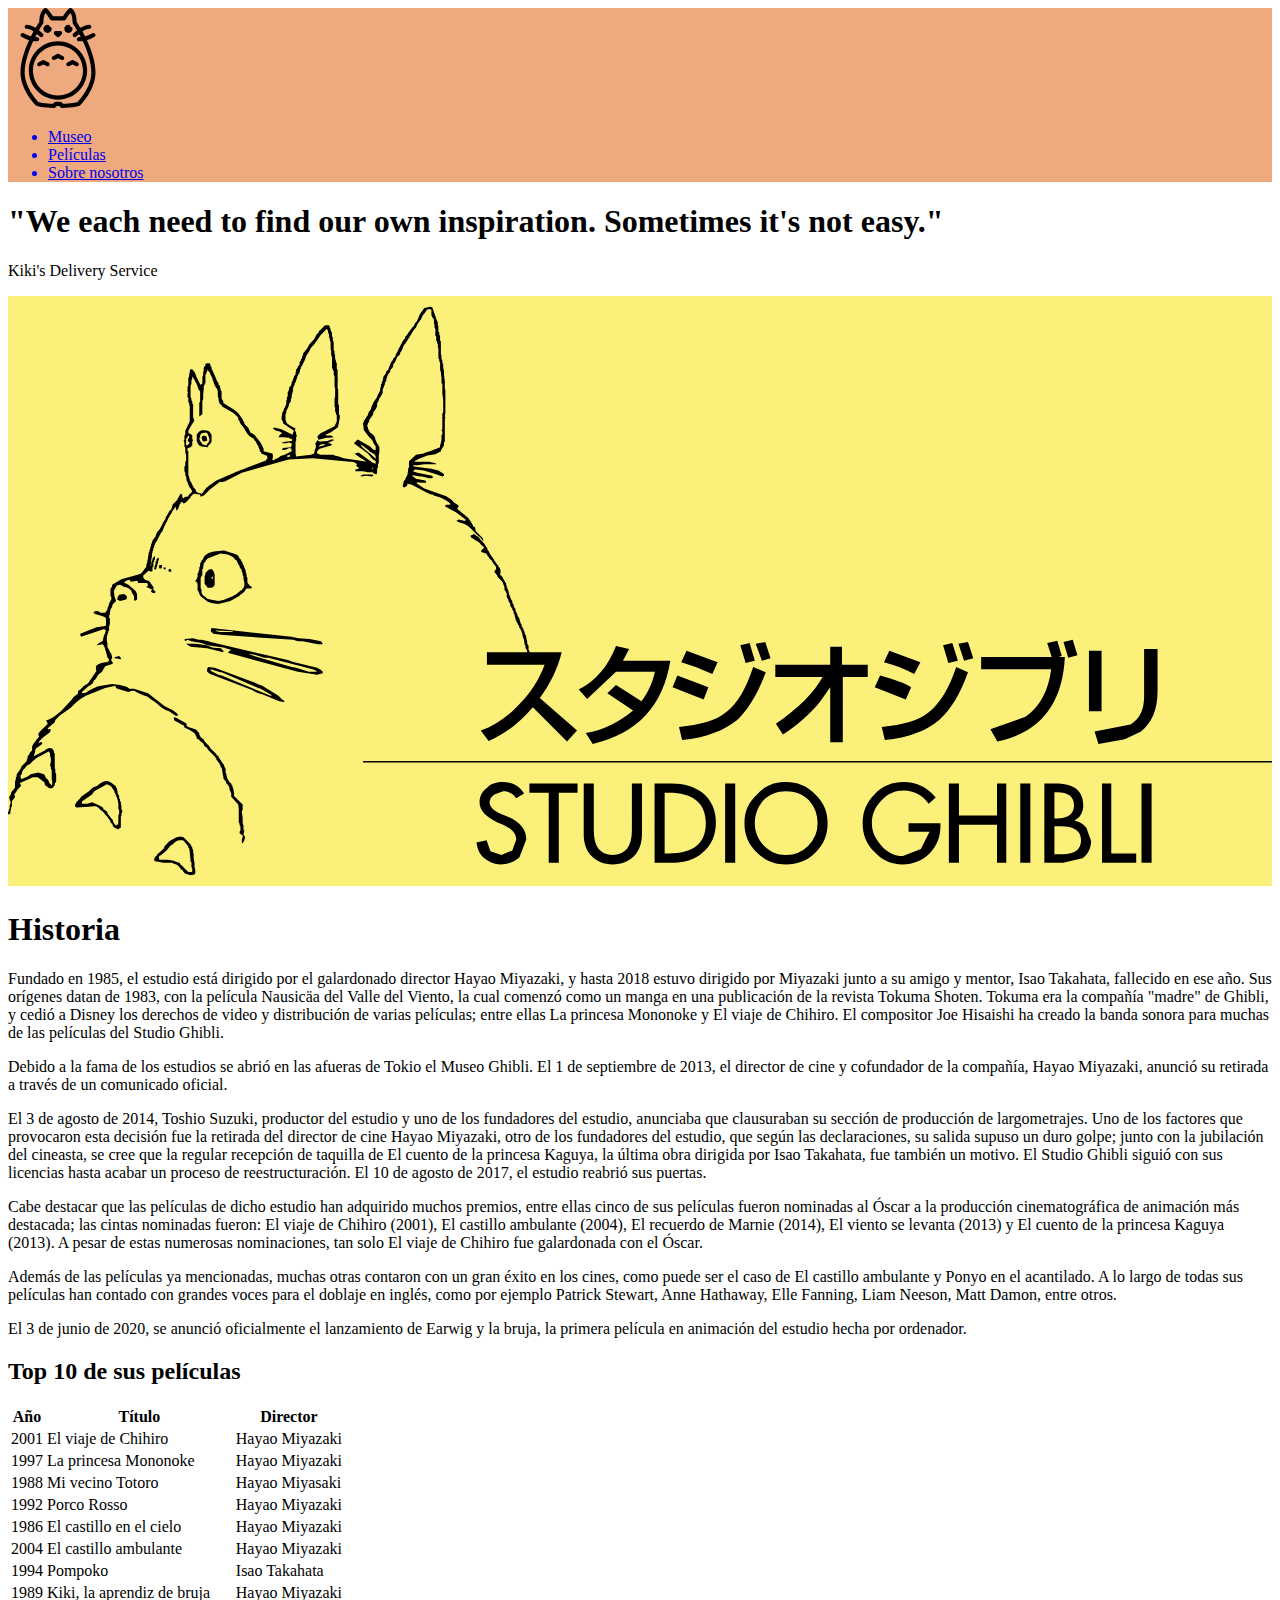
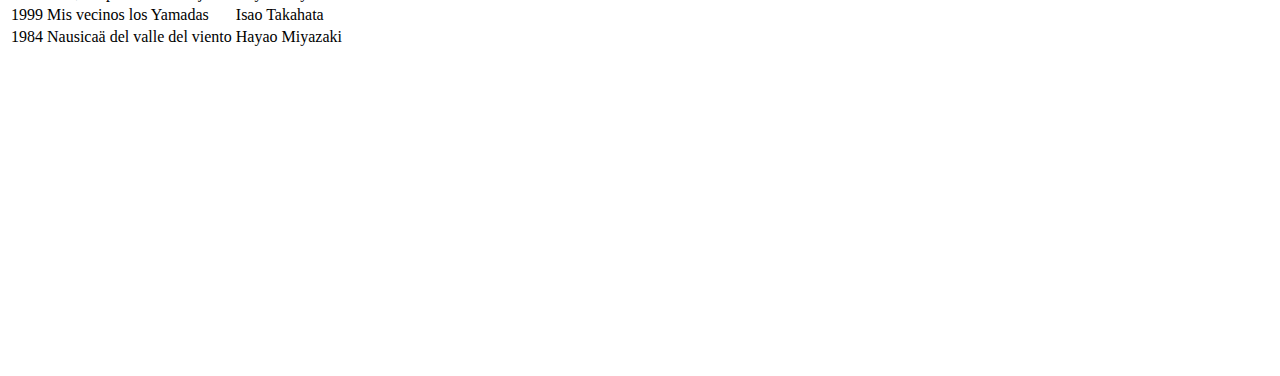
==== index.html @ 04fccfbb "first version" ====
<!DOCTYPE html>
<html lang="en">
<head>
    <meta charset="UTF-8">
    <meta name="viewport" content="width=device-width, initial-scale=1.0">
    <title>Sitio de práctica</title>
</head>
<body>
    <header style="background-color: #eea97f;">
        <div>
            <img src="totoro.svg" width="100px" height="100px">
        </div>
        <nav>
            <ul>
                <a href="http://www.ghibli-museum.jp/en/" target="_blank"><li>Museo</li></a>
                <a href="#"><li>Películas</li></a>
                <a href="#"><li>Sobre nosotros</li></a>
            </ul>
        </nav>
    </header>
    <main>
        <article>
            <h1>"We each need to find our own inspiration. Sometimes it's not easy."</h1>
            <p>Kiki's Delivery Service</p>
        </article>
        <article>
            <img src="studio-ghibli-logo.svg" width="100%" style="background-color: #fbf17a;">
        </article>
        <section>
            <h1>Historia</h1>
            <p>Fundado en 1985, el estudio está dirigido por el galardonado director Hayao Miyazaki, y hasta 
                2018 estuvo dirigido por Miyazaki junto a su amigo y mentor, Isao Takahata, fallecido en ese 
                año. Sus orígenes datan de 1983, con la película Nausicäa del Valle del Viento, la cual comenzó 
                como un manga en una publicación de la revista Tokuma Shoten. Tokuma era la compañía "madre" de 
                Ghibli, y cedió a Disney los derechos de video y distribución de varias películas; entre ellas 
                La princesa Mononoke y El viaje de Chihiro. El compositor Joe Hisaishi ha creado la banda sonora 
                para muchas de las películas del Studio Ghibli.
            </p>
            <p>
                Debido a la fama de los estudios se abrió en las afueras de Tokio el Museo Ghibli. El 1 de 
                septiembre de 2013, el director de cine y cofundador de la compañía, Hayao Miyazaki, anunció 
                su retirada a través de un comunicado oficial. 
            </p>
            <p>
                El 3 de agosto de 2014, Toshio Suzuki, productor del estudio y uno de los fundadores del estudio, 
                anunciaba que clausuraban su sección de producción de largometrajes. Uno de los factores que 
                provocaron esta decisión fue la retirada del director de cine Hayao Miyazaki, otro de los 
                fundadores del estudio, que según las declaraciones, su salida supuso un duro golpe; junto con la
                jubilación del cineasta, se cree que la regular recepción de taquilla de El cuento de la princesa 
                Kaguya, la última obra dirigida por Isao Takahata, fue también un motivo. El Studio Ghibli siguió 
                con sus licencias hasta acabar un proceso de reestructuración.
                 El 10 de agosto de 2017, el estudio reabrió sus puertas.
            </p>
            <p>
                Cabe destacar que las películas de dicho estudio han adquirido muchos premios, entre ellas cinco 
                de sus películas fueron nominadas al Óscar a la producción cinematográfica de animación más 
                destacada; las cintas nominadas fueron: El viaje de Chihiro (2001), El castillo ambulante (2004), 
                El recuerdo de Marnie (2014), El viento se levanta (2013) y El cuento de la princesa Kaguya (2013). 
                A pesar de estas numerosas nominaciones, tan solo El viaje de Chihiro fue galardonada con el Óscar.
            </p>
            <p>
                Además de las películas ya mencionadas, muchas otras contaron con un gran éxito en los cines, como 
                puede ser el caso de El castillo ambulante y Ponyo en el acantilado. A lo largo de todas sus películas 
                han contado con grandes voces para el doblaje en inglés, como por ejemplo Patrick Stewart, Anne Hathaway,
                Elle Fanning, Liam Neeson, Matt Damon, entre otros.
            </p>
            <p>
                El 3 de junio de 2020, se anunció oficialmente el lanzamiento de Earwig y la bruja, la primera película 
                en animación del estudio hecha por ordenador.
            </p>
        </section>
        <section>
            <h2>Top 10 de sus películas</h2>
            <table>
                <tr>
                    <th>Año</th>
                    <th>Título</th>
                    <th>Director</th>
                </tr>
                <tr>
                    <td>2001</td>
                    <td>El viaje de Chihiro</td>
                    <td>Hayao Miyazaki</td>
                </tr>
                <tr>
                    <td>1997</td>
                    <td>La princesa Mononoke</td>
                    <td>Hayao Miyazaki</td>
                </tr>
                <tr>
                    <td>1988</td>
                    <td>Mi vecino Totoro</td>
                    <td>Hayao Miyasaki</td>
                </tr>
                <tr>
                    <td>1992</td>
                    <td>Porco Rosso</td>
                    <td>Hayao Miyazaki</td>
                </tr>
                <tr>
                    <td>1986</td>
                    <td>El castillo en el cielo</td>
                    <td>Hayao Miyazaki</td>
                </tr>
                <tr>
                    <td>2004</td>
                    <td>El castillo ambulante</td>
                    <td>Hayao Miyazaki</td>
                </tr>
                <tr>
                    <td>1994</td>
                    <td>Pompoko</td>
                    <td>Isao Takahata</td>
                </tr>
                <tr>
                    <td>1989</td>
                    <td>Kiki, la aprendiz de bruja</td>
                    <td>Hayao Miyazaki</td>
                </tr>
                <tr>
                    <td>1999</td>
                    <td>Mis vecinos los Yamadas</td>
                    <td>Isao Takahata</td>
                </tr>
                <tr>
                    <td>1984</td>
                    <td>Nausicaä del valle del viento</td>
                    <td>Hayao Miyazaki</td>
                </tr>
            </table>
            <iframe width="560" height="315" src="https://www.youtube.com/embed/4RbBRkrZ01M" frameborder="0" allow="accelerometer; autoplay; encrypted-media; gyroscope; picture-in-picture" allowfullscreen></iframe>
        </section>
    </main>
</body>
</html>
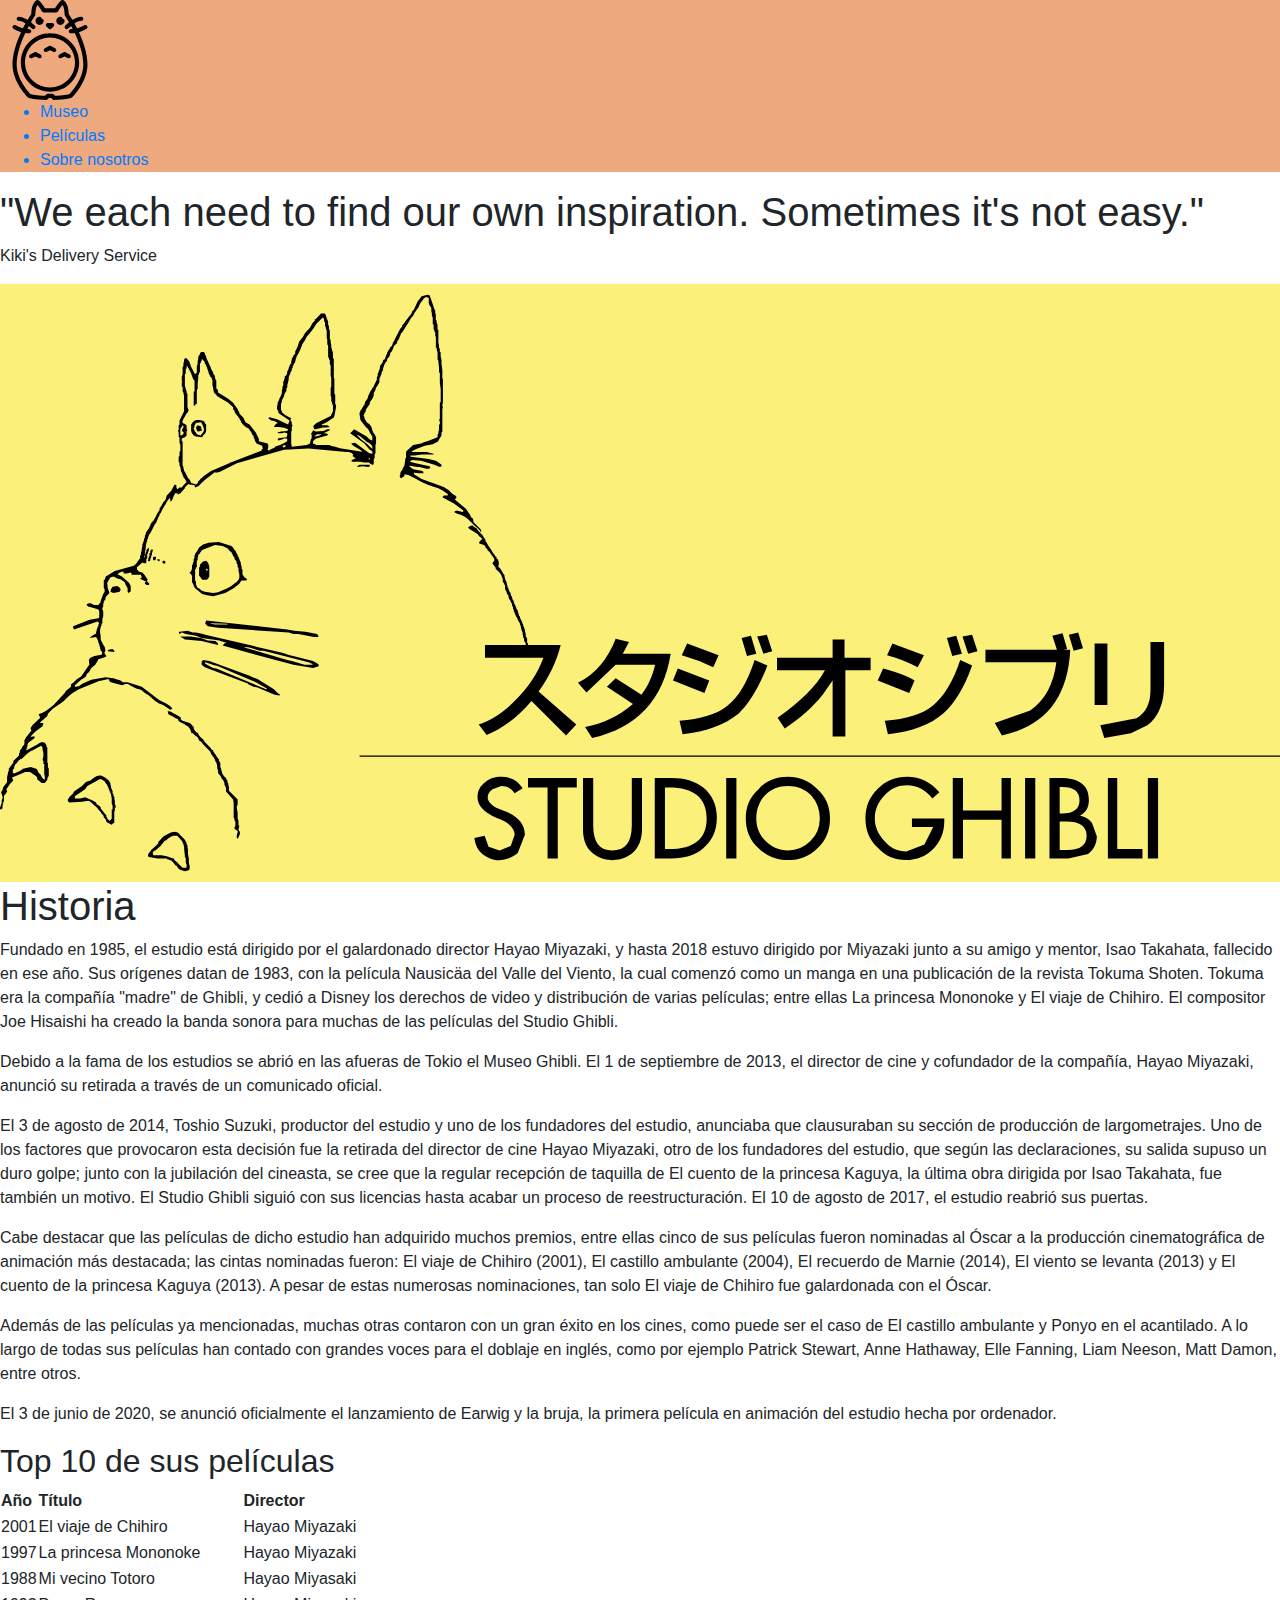
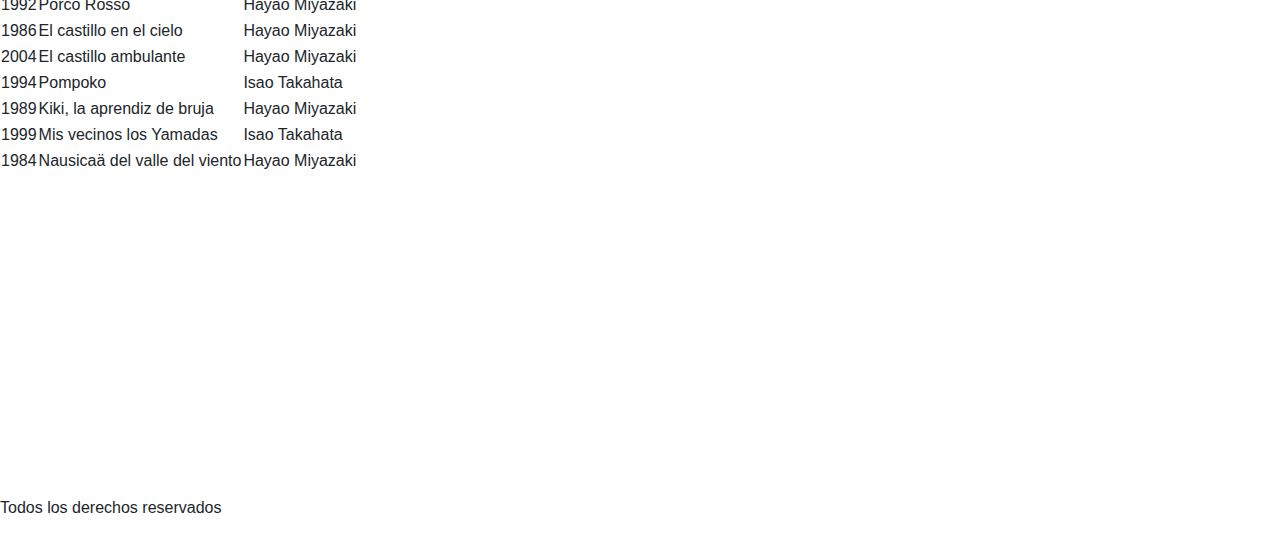
==== commit 69e93360: "web responsive" ====
--- a/index.html
+++ b/index.html
@@ -4,6 +4,7 @@
     <meta charset="UTF-8">
     <meta name="viewport" content="width=device-width, initial-scale=1.0">
     <title>Sitio de práctica</title>
+    <link rel="stylesheet" href="https://stackpath.bootstrapcdn.com/bootstrap/4.5.2/css/bootstrap.min.css" integrity="sha384-JcKb8q3iqJ61gNV9KGb8thSsNjpSL0n8PARn9HuZOnIxN0hoP+VmmDGMN5t9UJ0Z" crossorigin="anonymous">
 </head>
 <body>
     <header style="background-color: #eea97f;">
@@ -13,7 +14,7 @@
         <nav>
             <ul>
                 <a href="http://www.ghibli-museum.jp/en/" target="_blank"><li>Museo</li></a>
-                <a href="#"><li>Películas</li></a>
+                <a href="movies.html"><li>Películas</li></a>
                 <a href="#"><li>Sobre nosotros</li></a>
             </ul>
         </nav>
@@ -131,5 +132,8 @@
             <iframe width="560" height="315" src="https://www.youtube.com/embed/4RbBRkrZ01M" frameborder="0" allow="accelerometer; autoplay; encrypted-media; gyroscope; picture-in-picture" allowfullscreen></iframe>
         </section>
     </main>
+    <footer>
+        <p>Todos los derechos reservados</p>
+    </footer>
 </body>
 </html>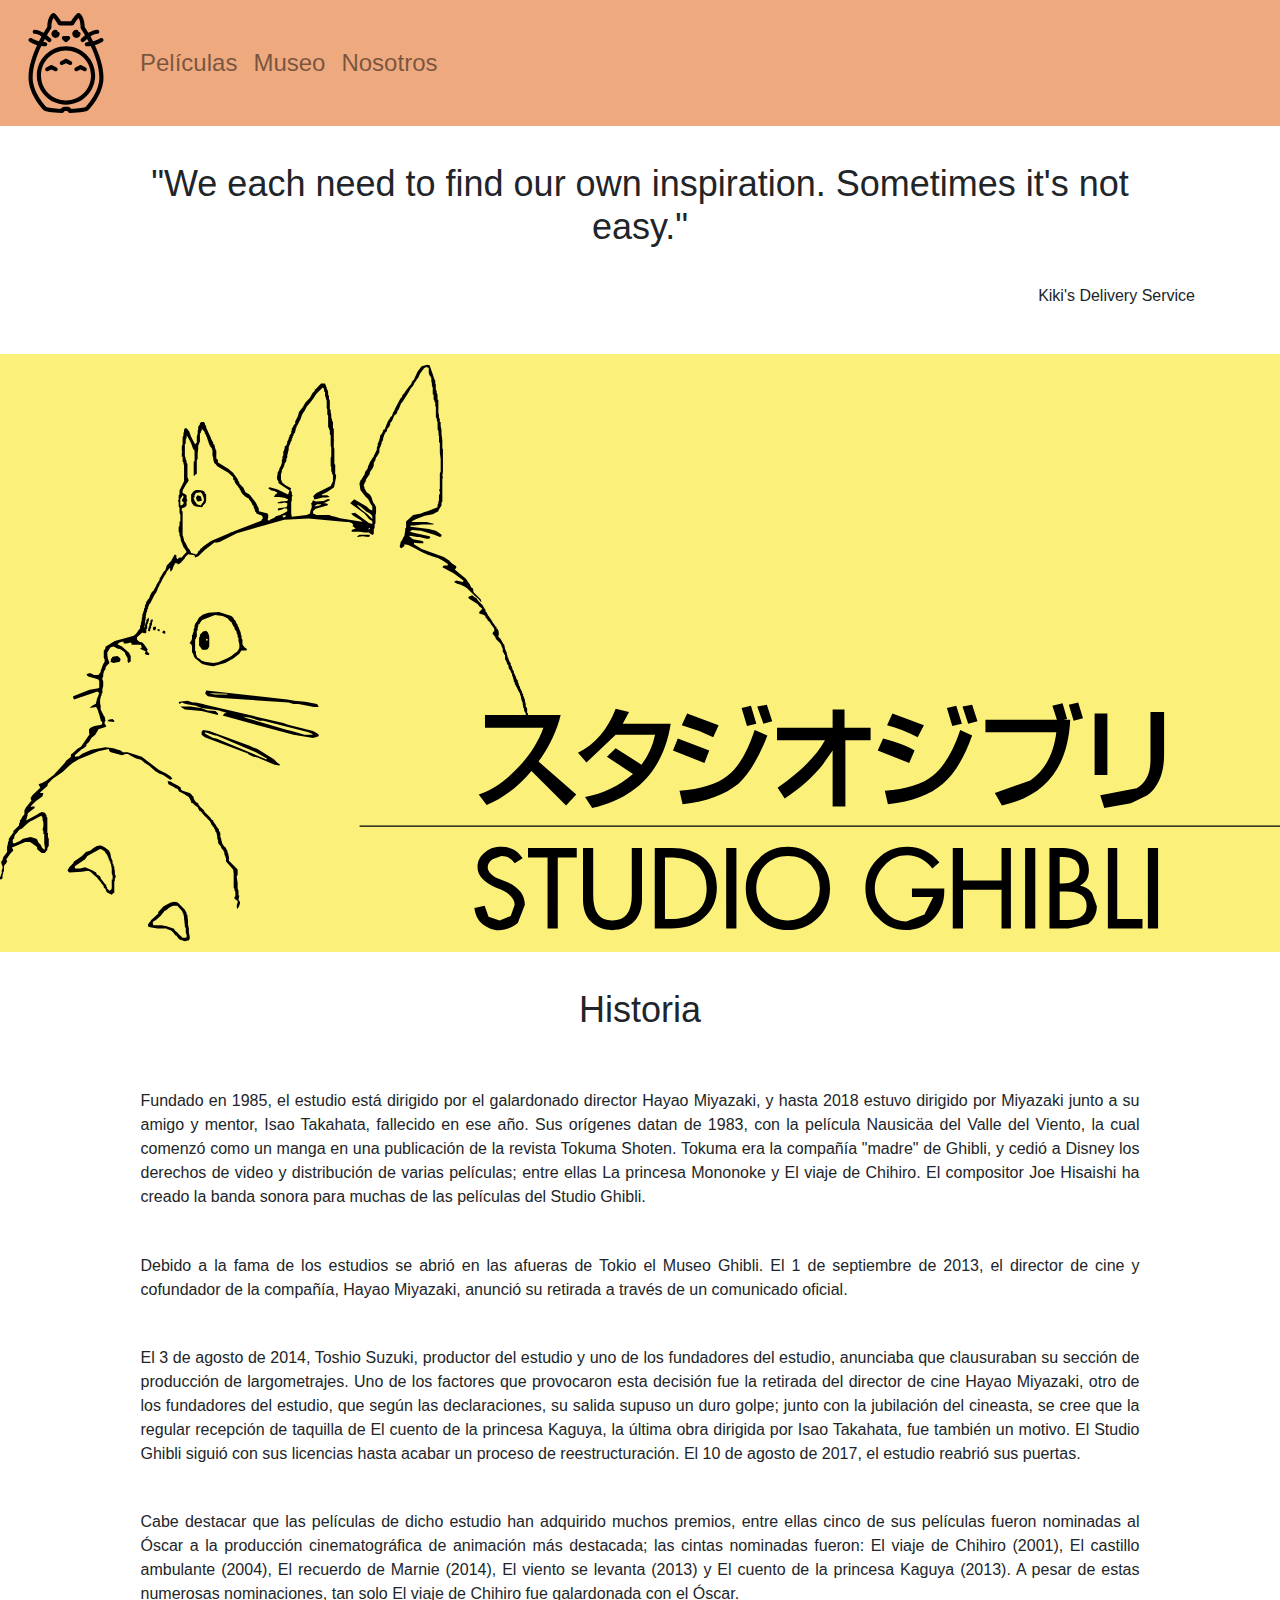
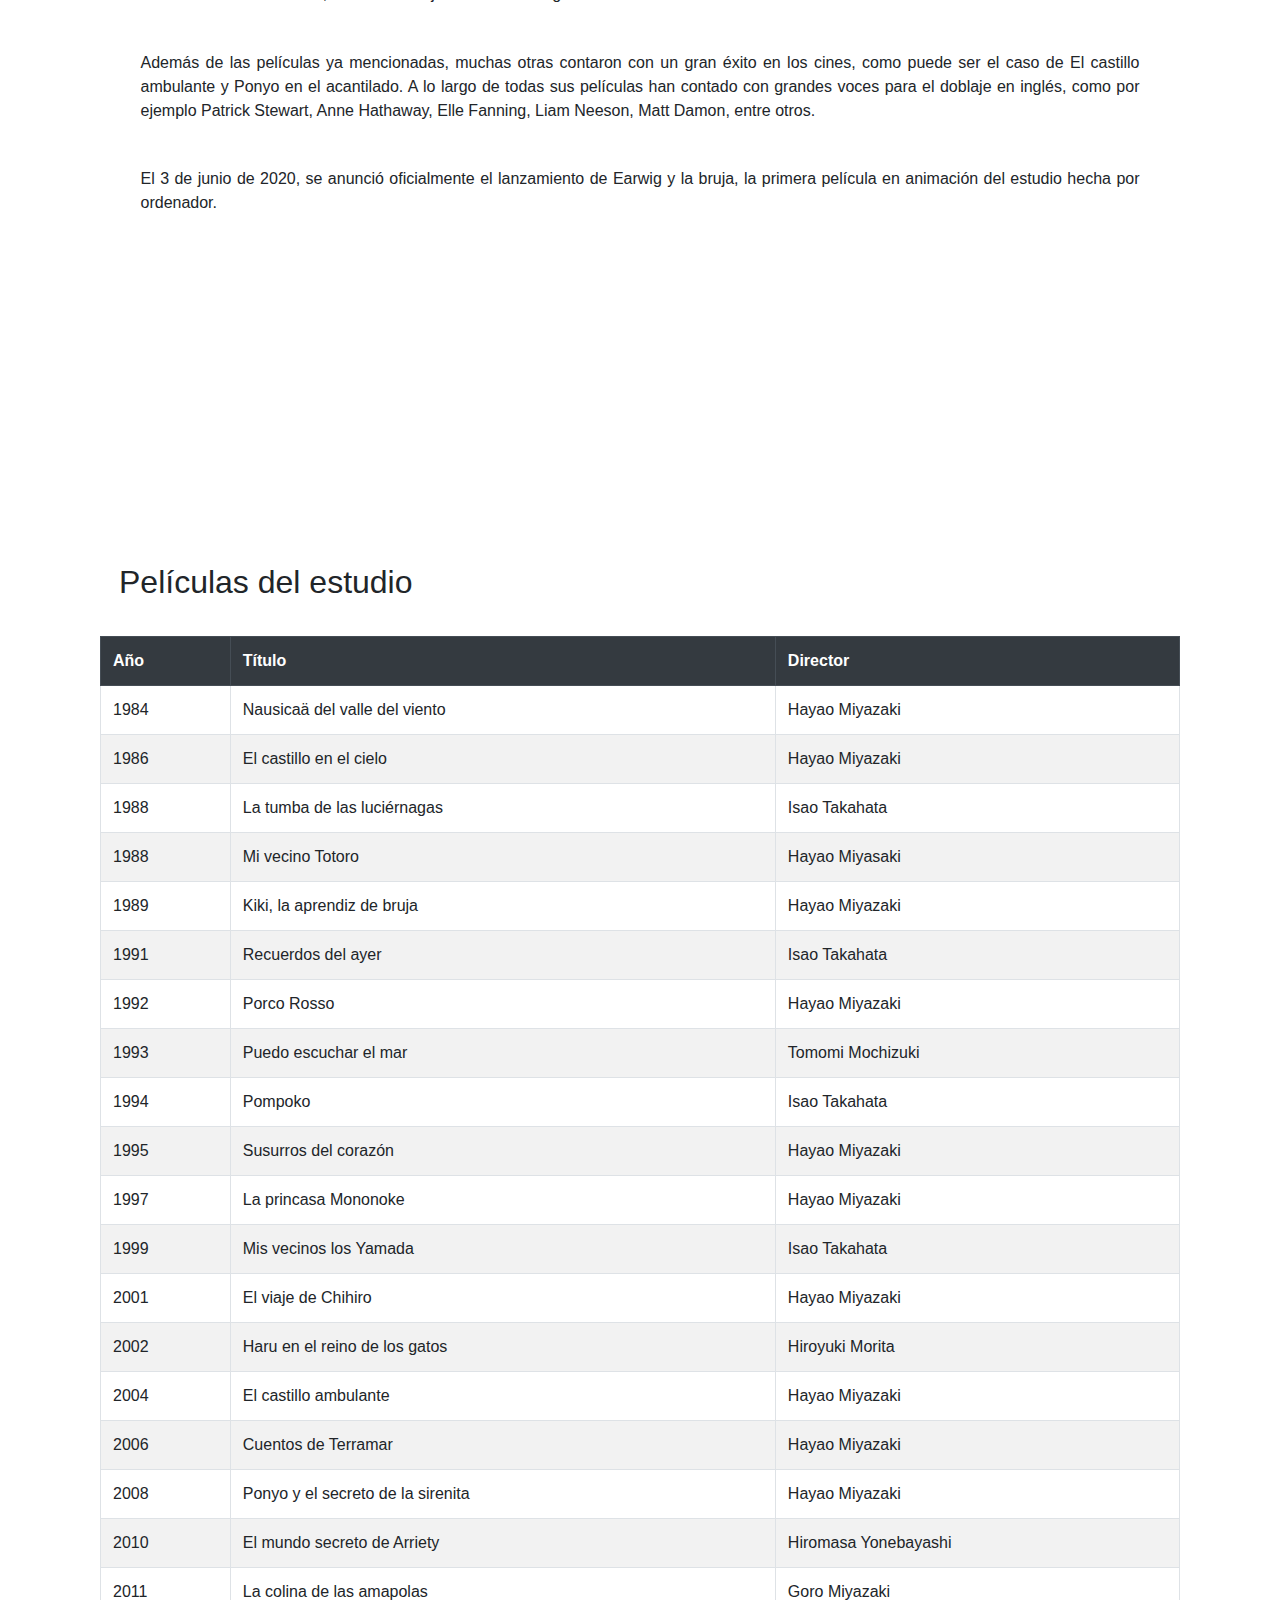
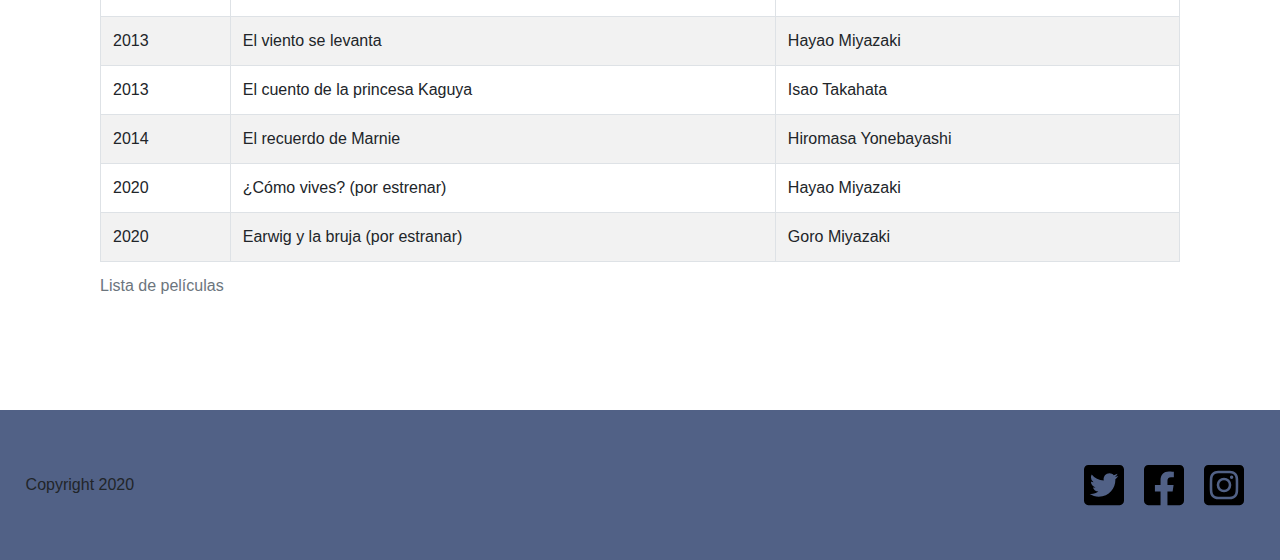
==== commit c01fb366: "Estilos, páginas maquedas y javascript" ====
--- a/index.html
+++ b/index.html
@@ -3,33 +3,46 @@
 <head>
     <meta charset="UTF-8">
     <meta name="viewport" content="width=device-width, initial-scale=1.0">
-    <title>Sitio de práctica</title>
+    <title>Studio Ghibli</title>
     <link rel="stylesheet" href="https://stackpath.bootstrapcdn.com/bootstrap/4.5.2/css/bootstrap.min.css" integrity="sha384-JcKb8q3iqJ61gNV9KGb8thSsNjpSL0n8PARn9HuZOnIxN0hoP+VmmDGMN5t9UJ0Z" crossorigin="anonymous">
+    <link rel="stylesheet" href="styles/header.css">
+    <link rel="stylesheet" href="style.css">
 </head>
 <body>
-    <header style="background-color: #eea97f;">
-        <div>
-            <img src="totoro.svg" width="100px" height="100px">
-        </div>
-        <nav>
-            <ul>
-                <a href="http://www.ghibli-museum.jp/en/" target="_blank"><li>Museo</li></a>
-                <a href="movies.html"><li>Películas</li></a>
-                <a href="#"><li>Sobre nosotros</li></a>
-            </ul>
-        </nav>
-    </header>
+    <header >
+        <nav class="navbar navbar-expand-lg navbar-light">
+            <a class="navbar-brand" href="index.html">
+                <img src="images/totoro.svg" class="logo">
+            </a>
+            <button class="navbar-toggler" type="button" data-toggle="collapse" data-target="#navbarNav" aria-controls="navbarNav" aria-expanded="false" aria-label="Toggle navigation">
+              <span class="navbar-toggler-icon"></span>
+            </button>
+            <div class="collapse navbar-collapse" id="navbarNav">
+              <ul class="navbar-nav">
+                <li class="nav-item">
+                  <a class="nav-link" href="movies.html">Películas</a>
+                </li>
+                <li class="nav-item">
+                  <a class="nav-link" href="http://www.ghibli-museum.jp/en/" target="_blank">Museo</a>
+                </li>
+                <li class="nav-item">
+                  <a class="nav-link" href="contact.html">Nosotros</a>
+                </li>
+              </ul>
+            </div>
+          </nav>
+    </header> 
     <main>
-        <article>
-            <h1>"We each need to find our own inspiration. Sometimes it's not easy."</h1>
-            <p>Kiki's Delivery Service</p>
+        <article class="container quote">
+            <h1 class="title">"We each need to find our own inspiration. Sometimes it's not easy."</h1>
+            <p class="quote-font">Kiki's Delivery Service</p>
         </article>
         <article>
-            <img src="studio-ghibli-logo.svg" width="100%" style="background-color: #fbf17a;">
+            <img src="images/studio-ghibli-logo.svg" width="100%" style="background-color: #fbf17a;">
         </article>
-        <section>
-            <h1>Historia</h1>
-            <p>Fundado en 1985, el estudio está dirigido por el galardonado director Hayao Miyazaki, y hasta 
+        <section class="container history_section">
+            <h1 class="title">Historia</h1>
+            <p class="history-text">Fundado en 1985, el estudio está dirigido por el galardonado director Hayao Miyazaki, y hasta 
                 2018 estuvo dirigido por Miyazaki junto a su amigo y mentor, Isao Takahata, fallecido en ese 
                 año. Sus orígenes datan de 1983, con la película Nausicäa del Valle del Viento, la cual comenzó 
                 como un manga en una publicación de la revista Tokuma Shoten. Tokuma era la compañía "madre" de 
@@ -37,12 +50,12 @@
                 La princesa Mononoke y El viaje de Chihiro. El compositor Joe Hisaishi ha creado la banda sonora 
                 para muchas de las películas del Studio Ghibli.
             </p>
-            <p>
+            <p class="history-text">
                 Debido a la fama de los estudios se abrió en las afueras de Tokio el Museo Ghibli. El 1 de 
                 septiembre de 2013, el director de cine y cofundador de la compañía, Hayao Miyazaki, anunció 
                 su retirada a través de un comunicado oficial. 
             </p>
-            <p>
+            <p class="history-text">
                 El 3 de agosto de 2014, Toshio Suzuki, productor del estudio y uno de los fundadores del estudio, 
                 anunciaba que clausuraban su sección de producción de largometrajes. Uno de los factores que 
                 provocaron esta decisión fue la retirada del director de cine Hayao Miyazaki, otro de los 
@@ -52,88 +65,173 @@
                 con sus licencias hasta acabar un proceso de reestructuración.
                  El 10 de agosto de 2017, el estudio reabrió sus puertas.
             </p>
-            <p>
+            <p class="history-text">
                 Cabe destacar que las películas de dicho estudio han adquirido muchos premios, entre ellas cinco 
                 de sus películas fueron nominadas al Óscar a la producción cinematográfica de animación más 
                 destacada; las cintas nominadas fueron: El viaje de Chihiro (2001), El castillo ambulante (2004), 
                 El recuerdo de Marnie (2014), El viento se levanta (2013) y El cuento de la princesa Kaguya (2013). 
                 A pesar de estas numerosas nominaciones, tan solo El viaje de Chihiro fue galardonada con el Óscar.
             </p>
-            <p>
+            <p class="history-text">
                 Además de las películas ya mencionadas, muchas otras contaron con un gran éxito en los cines, como 
                 puede ser el caso de El castillo ambulante y Ponyo en el acantilado. A lo largo de todas sus películas 
                 han contado con grandes voces para el doblaje en inglés, como por ejemplo Patrick Stewart, Anne Hathaway,
                 Elle Fanning, Liam Neeson, Matt Damon, entre otros.
             </p>
-            <p>
+            <p class="history-text last_p">
                 El 3 de junio de 2020, se anunció oficialmente el lanzamiento de Earwig y la bruja, la primera película 
                 en animación del estudio hecha por ordenador.
             </p>
+            <div class="container video embed-responsive embed-responsive-16by9">
+                <iframe class="embed-responsive-item" src="https://www.youtube.com/embed/4RbBRkrZ01M" allow="accelerometer; autoplay; encrypted-media; gyroscope; picture-in-picture" allowfullscreen></iframe>
+            </div>
         </section>
-        <section>
-            <h2>Top 10 de sus películas</h2>
-            <table>
-                <tr>
-                    <th>Año</th>
-                    <th>Título</th>
-                    <th>Director</th>
-                </tr>
-                <tr>
-                    <td>2001</td>
-                    <td>El viaje de Chihiro</td>
-                    <td>Hayao Miyazaki</td>
-                </tr>
-                <tr>
-                    <td>1997</td>
-                    <td>La princesa Mononoke</td>
-                    <td>Hayao Miyazaki</td>
-                </tr>
-                <tr>
-                    <td>1988</td>
-                    <td>Mi vecino Totoro</td>
-                    <td>Hayao Miyasaki</td>
-                </tr>
-                <tr>
-                    <td>1992</td>
-                    <td>Porco Rosso</td>
-                    <td>Hayao Miyazaki</td>
-                </tr>
-                <tr>
-                    <td>1986</td>
-                    <td>El castillo en el cielo</td>
-                    <td>Hayao Miyazaki</td>
-                </tr>
-                <tr>
-                    <td>2004</td>
-                    <td>El castillo ambulante</td>
-                    <td>Hayao Miyazaki</td>
-                </tr>
-                <tr>
-                    <td>1994</td>
-                    <td>Pompoko</td>
-                    <td>Isao Takahata</td>
-                </tr>
-                <tr>
-                    <td>1989</td>
-                    <td>Kiki, la aprendiz de bruja</td>
-                    <td>Hayao Miyazaki</td>
-                </tr>
-                <tr>
-                    <td>1999</td>
-                    <td>Mis vecinos los Yamadas</td>
-                    <td>Isao Takahata</td>
-                </tr>
-                <tr>
-                    <td>1984</td>
-                    <td>Nausicaä del valle del viento</td>
-                    <td>Hayao Miyazaki</td>
-                </tr>
-            </table>
-            <iframe width="560" height="315" src="https://www.youtube.com/embed/4RbBRkrZ01M" frameborder="0" allow="accelerometer; autoplay; encrypted-media; gyroscope; picture-in-picture" allowfullscreen></iframe>
+        <section class="container">
+            <h2 class="table-title">Películas del estudio</h2>
+            <div class="container table-responsive{-md}">
+                <table class="table table-striped table-bordered">
+                    <caption>Lista de películas</caption>
+                    <tr class="thead-dark" >
+                        <th>Año</th>
+                        <th>Título</th>
+                        <th>Director</th>
+                    </tr>
+                    <tr>
+                        <td>1984</td>
+                        <td>Nausicaä del valle del viento</td>
+                        <td>Hayao Miyazaki</td>
+                    </tr>
+                    <tr>
+                        <td>1986</td>
+                        <td>El castillo en el cielo</td>
+                        <td>Hayao Miyazaki</td>
+                    </tr>
+                    <tr>
+                        <td>1988</td>
+                        <td>La tumba de las luciérnagas</td>
+                        <td>Isao Takahata</td>
+                    </tr>
+                    <tr>
+                        <td>1988</td>
+                        <td>Mi vecino Totoro</td>
+                        <td>Hayao Miyasaki</td>
+                    </tr>
+                    <tr>
+                        <td>1989</td>
+                        <td>Kiki, la aprendiz de bruja</td>
+                        <td>Hayao Miyazaki</td>
+                    </tr>
+                    <tr>
+                        <td>1991</td>
+                        <td>Recuerdos del ayer</td>
+                        <td>Isao Takahata</td>
+                    </tr>
+                    <tr>
+                        <td>1992</td>
+                        <td>Porco Rosso</td>
+                        <td>Hayao Miyazaki</td>
+                    </tr>
+                    <tr>
+                        <td>1993</td>
+                        <td>Puedo escuchar el mar</td>
+                        <td>Tomomi Mochizuki</td>
+                    </tr>
+                    <tr>
+                        <td>1994</td>
+                        <td>Pompoko</td>
+                        <td>Isao Takahata</td>
+                    </tr>
+                    <tr>
+                        <td>1995</td>
+                        <td>Susurros del corazón</td>
+                        <td>Hayao Miyazaki</td>
+                    </tr>
+                    <tr>
+                        <td>1997</td>
+                        <td>La princasa Mononoke</td>
+                        <td>Hayao Miyazaki</td>
+                    </tr>
+                    <tr>
+                        <td>1999</td>
+                        <td>Mis vecinos los Yamada</td>
+                        <td>Isao Takahata</td>
+                    </tr>
+                    <tr>
+                        <td>2001</td>
+                        <td>El viaje de Chihiro</td>
+                        <td>Hayao Miyazaki</td>
+                    </tr>
+                    <tr>
+                        <td>2002</td>
+                        <td>Haru en el reino de los gatos</td>
+                        <td>Hiroyuki Morita</td>
+                    </tr>
+                    <tr>
+                        <td>2004</td>
+                        <td>El castillo ambulante</td>
+                        <td>Hayao Miyazaki</td>
+                    </tr>
+                    <tr>
+                        <td>2006</td>
+                        <td>Cuentos de Terramar</td>
+                        <td>Hayao Miyazaki</td>
+                    </tr>
+                    <tr>
+                        <td>2008</td>
+                        <td>Ponyo y el secreto de la sirenita</td>
+                        <td>Hayao Miyazaki</td>
+                    </tr>
+                    <tr>
+                        <td>2010</td>
+                        <td>El mundo secreto de Arriety</td>
+                        <td>Hiromasa Yonebayashi</td>
+                    </tr>
+                    <tr>
+                        <td>2011</td>
+                        <td>La colina de las amapolas</td>
+                        <td>Goro Miyazaki</td>
+                    </tr>
+                    <tr>
+                        <td>2013</td>
+                        <td>El viento se levanta</td>
+                        <td>Hayao Miyazaki</td>
+                    </tr>
+                    <tr>
+                        <td>2013</td>
+                        <td>El cuento de la princesa Kaguya</td>
+                        <td>Isao Takahata</td>
+                    </tr>
+                    <tr>
+                        <td>2014</td>
+                        <td>El recuerdo de Marnie</td>
+                        <td>Hiromasa Yonebayashi</td>
+                    </tr>
+                    <tr>
+                        <td>2020</td>
+                        <td>¿Cómo vives? (por estrenar)</td>
+                        <td>Hayao Miyazaki</td>
+                    </tr>
+                    <tr>
+                        <td>2020</td>
+                        <td>Earwig y la bruja (por estranar)</td>
+                        <td>Goro Miyazaki</td>
+                    </tr>
+                </table>
+            </div>
         </section>
     </main>
     <footer>
-        <p>Todos los derechos reservados</p>
+        <div class="container-fluid footer">
+            <p class="footer_item">Copyright 2020</p>
+            <ul class="social-media-container footer_item">
+                <li><a href="https://twitter.com" class= "social-media" target="blank"><img class= "social-media" src="images/twitter.svg"></a></li>
+                <li><a href="https://facebook.com" class= "social-media" target="blank"><img  class= "social-media" src="images/facebook.svg"></a></li>
+                <li><a href="https://instagram.com" class= "social-media" target="blank"><img  class= "social-media" src="images/instagram.svg"></a></li>
+            </ul>
+        </div>
     </footer>
+    <script src="https://code.jquery.com/jquery-3.2.1.slim.min.js" integrity="sha384-KJ3o2DKtIkvYIK3UENzmM7KCkRr/rE9/Qpg6aAZGJwFDMVNA/GpGFF93hXpG5KkN" crossorigin="anonymous"></script>
+<script src="https://cdnjs.cloudflare.com/ajax/libs/popper.js/1.12.9/umd/popper.min.js" integrity="sha384-ApNbgh9B+Y1QKtv3Rn7W3mgPxhU9K/ScQsAP7hUibX39j7fakFPskvXusvfa0b4Q" crossorigin="anonymous"></script>
+<script src="https://maxcdn.bootstrapcdn.com/bootstrap/4.0.0/js/bootstrap.min.js" integrity="sha384-JZR6Spejh4U02d8jOt6vLEHfe/JQGiRRSQQxSfFWpi1MquVdAyjUar5+76PVCmYl" crossorigin="anonymous"></script>
 </body>
 </html>--- a/styles/header.css
+++ b/styles/header.css
@@ -0,0 +1,189 @@
+.header {
+    /*position: fixed;*/
+    z-index: 1;
+    width: 100%;
+  }
+  
+  .header .navbar {
+    display: -webkit-box;
+    display: -ms-flexbox;
+    display: flex;
+    -webkit-box-pack: justify;
+        -ms-flex-pack: justify;
+            justify-content: space-between;
+    -webkit-box-align: center;
+        -ms-flex-align: center;
+            align-items: center;
+    min-height: 76px;
+    background-color: #eea97f;
+    -webkit-transition: all 0.4 ease;
+    transition: all 0.4 ease;
+  }
+  
+  .header .navbar .logo {
+    width: 100px;
+    margin: 15px;
+  }
+  
+  .header .navbar .menu {
+    display: -webkit-box;
+    display: -ms-flexbox;
+    display: flex;
+    -ms-flex-pack: distribute;
+        justify-content: space-around;
+    -webkit-box-align: center;
+        -ms-flex-align: center;
+            align-items: center;
+  }
+  
+  .header .navbar .menu li {
+    list-style: none;
+  }
+  
+  .header .navbar .menu li a {
+    text-decoration: none;
+    letter-spacing: 2px;
+    color: #fff;
+    font-weight: bold;
+    -webkit-transition: background 0.5s;
+    transition: background 0.5s;
+  }
+  
+  .header .navbar .menu li a:hover {
+    background: rgba(34, 34, 34, 0.8);
+  }
+  
+  .header .menu {
+    clear: both;
+    max-height: 0;
+    -webkit-transition: all 0.2s ease-out;
+    transition: all 0.2s ease-out;
+  }
+  
+  .header .menu-icon {
+    padding: 28px 20px;
+    position: relative;
+    -webkit-box-ordinal-group: 2;
+        -ms-flex-order: 1;
+            order: 1;
+    cursor: pointer;
+  }
+  
+  .header .menu-icon .nav-icon {
+    background: #fff;
+    content: "";
+    display: block;
+    width: 18px;
+    height: 2px;
+    position: relative;
+    -webkit-transition: background 0.2s ease-out;
+    transition: background 0.2s ease-out;
+  }
+  
+  .header .menu-icon .nav-icon:before {
+    background: #fff;
+    content: "";
+    display: block;
+    width: 100%;
+    height: 100%;
+    position: absolute;
+    -webkit-transition: all 0.2s ease-in-out;
+    transition: all 0.2s ease-in-out;
+    top: 5px;
+  }
+  
+  .header .menu-icon .nav-icon:after {
+    background: #fff;
+    content: "";
+    display: block;
+    width: 100%;
+    height: 100%;
+    position: absolute;
+    -webkit-transition: all 0.2s ease-in-out;
+    transition: all 0.2s ease-in-out;
+    top: -5px;
+  }
+  
+  .header .menu-btn {
+    display: none;
+  }
+  
+  .header .menu-btn.menu-btn:checked ~ .navbar {
+    height: 100px;
+  }
+  
+  .header .menu-btn.menu-btn:checked ~ .menu {
+    max-height: 500px;
+  }
+  
+  .header .menu-btn.menu-btn:checked ~ .menu-icon .nav-icon {
+    background: transparent;
+  }
+  
+  .header .menu-btn.menu-btn:checked ~ .menu-icon .nav-icon:before {
+    -webkit-transform: rotate(-45deg);
+            transform: rotate(-45deg);
+    top: 0;
+  }
+  
+  .header .menu-btn.menu-btn:checked ~ .menu-icon .nav-icon:after {
+    -webkit-transform: rotate(45deg);
+            transform: rotate(45deg);
+    top: 0;
+  }
+  @media screen and (max-width: 767px) {
+    .navbar .menu {
+      -webkit-box-orient: vertical;
+      -webkit-box-direction: normal;
+          -ms-flex-direction: column;
+              flex-direction: column;
+      position: absolute;
+      right: 0px;
+      height: 50vh;
+      width: 100%;
+      top: 84px;
+      background: rgba(34, 34, 34, 0.8);
+      overflow: hidden;
+    }
+  }
+
+  @media screen and (min-width: 768px) {
+    .header .menu-icon {
+      display: none;
+    }
+    .header .menu {
+      display: -webkit-box;
+      display: -ms-flexbox;
+      display: flex;
+      -webkit-box-orient: horizontal;
+      -webkit-box-direction: normal;
+          -ms-flex-direction: row;
+              flex-direction: row;
+      -webkit-box-align: center;
+          -ms-flex-align: center;
+              align-items: center;
+      width: 60%;
+      right: 0;
+      max-height: none;
+    }
+  }
+
+  @media screen and (min-width: 992px) {
+    .header .menu {
+      width: 50%;
+    }
+    .section-2 .epi-cont .podcast {
+      width: 400px;
+    }
+    .section-3 p {
+      width: 700px;
+    }
+    .section-4 .paragraph4 {
+      width: 700px;
+      margin-bottom: 40px;
+    }
+    .section-4 .card {
+      width: 400px;
+      height: 350px;
+    }
+  }--- a/style.css
+++ b/style.css
@@ -0,0 +1,161 @@
+/* amarillo: #fbf17a
+naranja: #eea97f
+celeste: #86f9e6
+azul: #516186
+rojo: #d56c70*/
+body{
+    background-color: #fff;
+    text-decoration: none;
+    font-style: arial;
+}
+li {
+    list-style: none;
+    color: black;
+}
+.navbar{
+    background-color: #eea97f;
+}
+.logo{
+    width: 100px;
+    height: 100px;
+}
+.nav-link{
+    font-size: 24px;
+}
+.quote{
+    display: flex;
+    flex-direction: column;
+}
+.title{
+    margin: 36px;
+    display: flex;
+    justify-content: center;
+    text-align: center;
+    font-size: 36px;
+}
+.quote-font{
+    margin: 0 0 46px 0;
+    align-self: flex-end;
+}
+.history_section{
+    display: flex;
+    flex-direction: column;
+    justify-content: center;
+}
+.history-text{
+    display: flex;
+    justify-content: center;
+    text-align: justify;
+    margin: 2% 5%;
+}
+
+.table-title{
+    margin: 46px 0 24px 24px;
+    padding: 10px;
+}
+.main-title {
+    margin: 36px;
+    display: flex;
+    justify-content: center;
+    text-justify: auto;
+    font-size: 50px;
+}
+.movie-title {
+    padding: 12px;
+    margin: 0px 10px;
+    display: flex;
+    justify-content: flex-start;
+}
+.movie-container {
+    display: flex;
+    justify-content: center;
+    align-items: center;
+}
+.movie-sypnosis {
+    display: flex;
+    justify-content: center;
+    text-align: justify;
+    margin: 5%;
+    
+}
+.movie-image {
+    margin: 3%;
+    width: 90%;
+    display: flex;
+    align-self: center;
+}
+
+.footer {
+    display: flex;
+    justify-content: space-between;
+    align-items: center;
+    margin: 100px 0 0 0;
+    padding: 0;
+    height: 150px;
+    background-color: #516186;
+}
+.footer_item{
+    margin: 2%;
+}
+.social-media-container{
+    display: flex;
+    justify-content: space-between;
+}
+.social-media{
+    width: 40px;
+    margin: 5px;   
+}
+@media only screen and (min-width: 760px) {
+    .video{
+      width: 480px;
+    }
+  }
+.game_container{
+    margin: 100px 25px;
+    background-color: rgb(62, 64, 64, 0.4);
+    display: flex;
+    flex-direction: column;
+    padding: 36px;
+}
+.game_form{
+    margin: 12px 12px 12px 0;
+    outline: #516186;
+}
+.intentos{
+    margin: 0;
+}
+
+.clue{
+    margin: 12px;
+    padding: 8px;
+    display: none;
+    align-content: center;
+    background-color: #fbf17a;
+    border: 2px solid #516186;
+}
+
+.clue_text{
+    margin: 5px;
+}
+
+.game_btn{
+    margin: 12px;;
+    background-color: #516186;
+    color: #fff;
+} 
+
+.form_container{
+    display: flex;
+    flex-direction: column;
+    padding: 36px;
+    background-color:  #fbf17a;
+}
+.form_btn{
+    margin: 36px;
+    padding: 12px 24px;
+    align-self: center;
+    justify-self: center;
+    background-color: #516186;
+    color: #fff;
+}
+    
